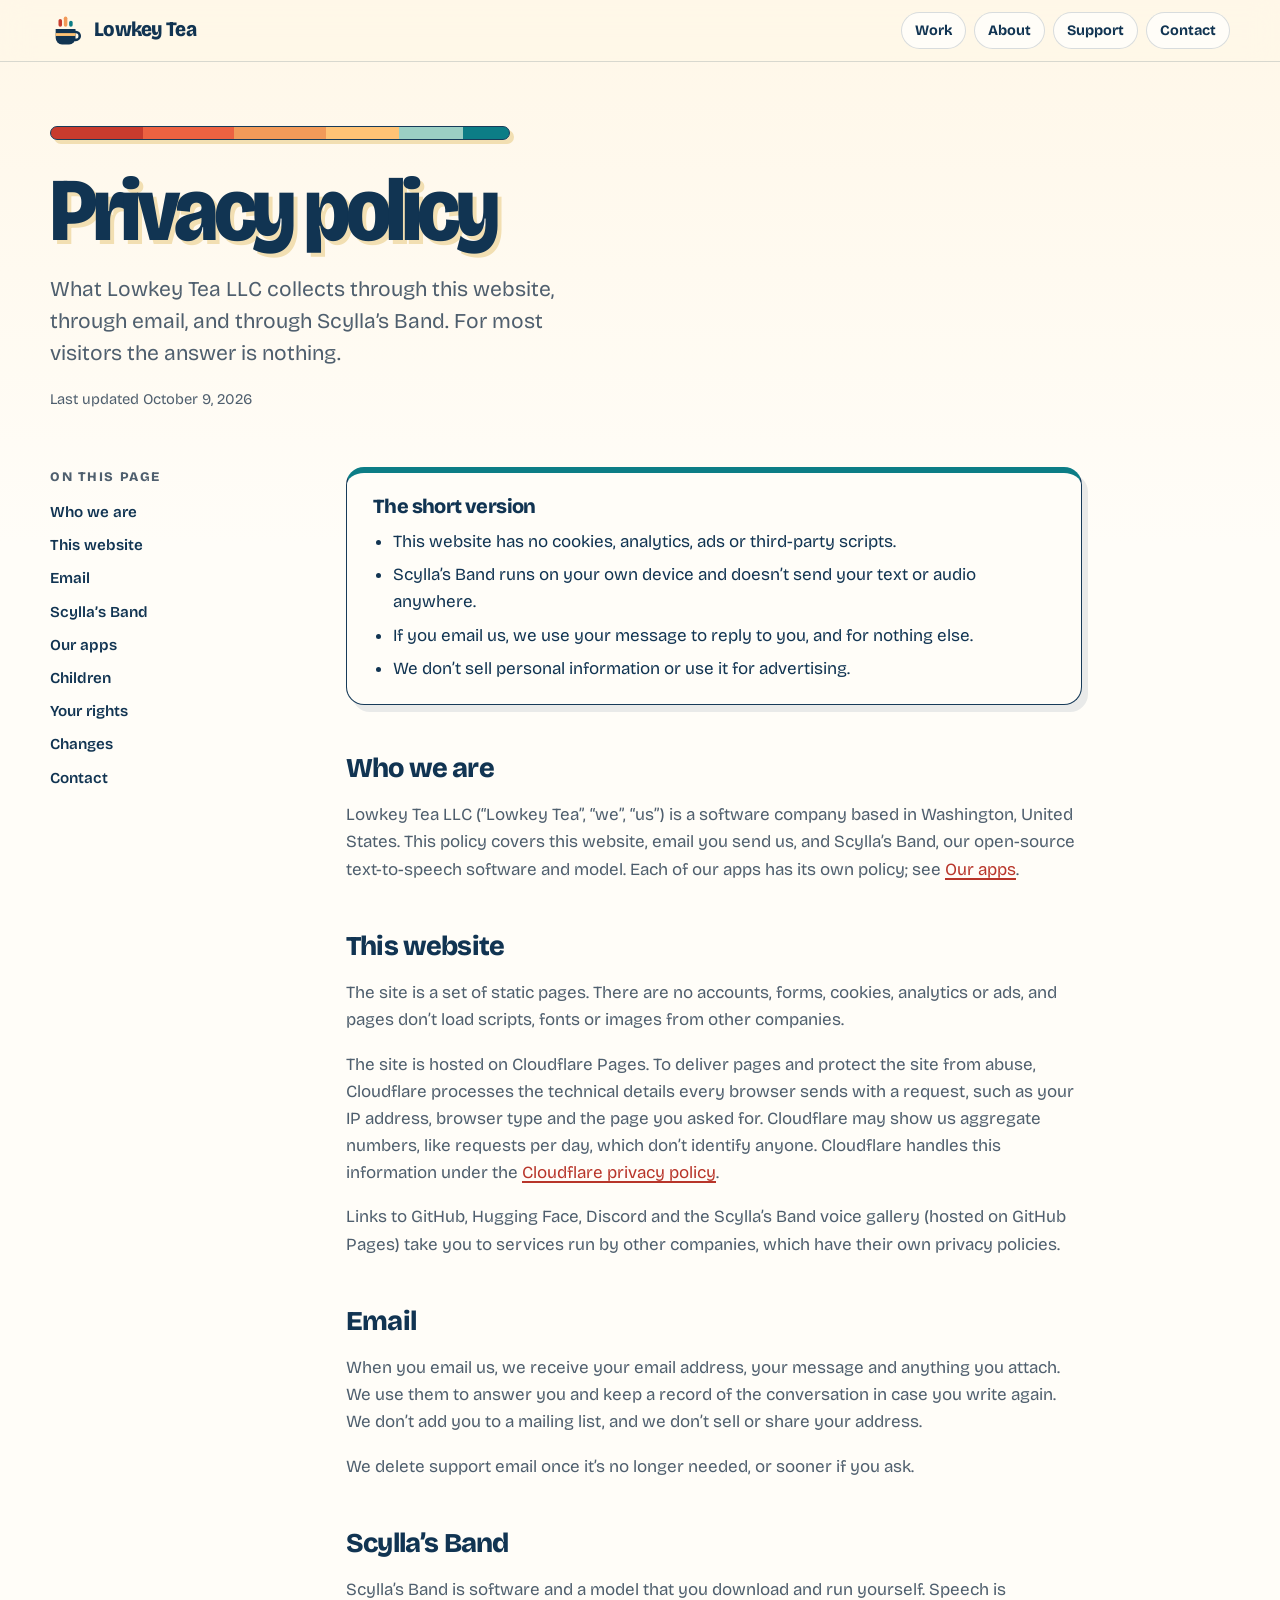
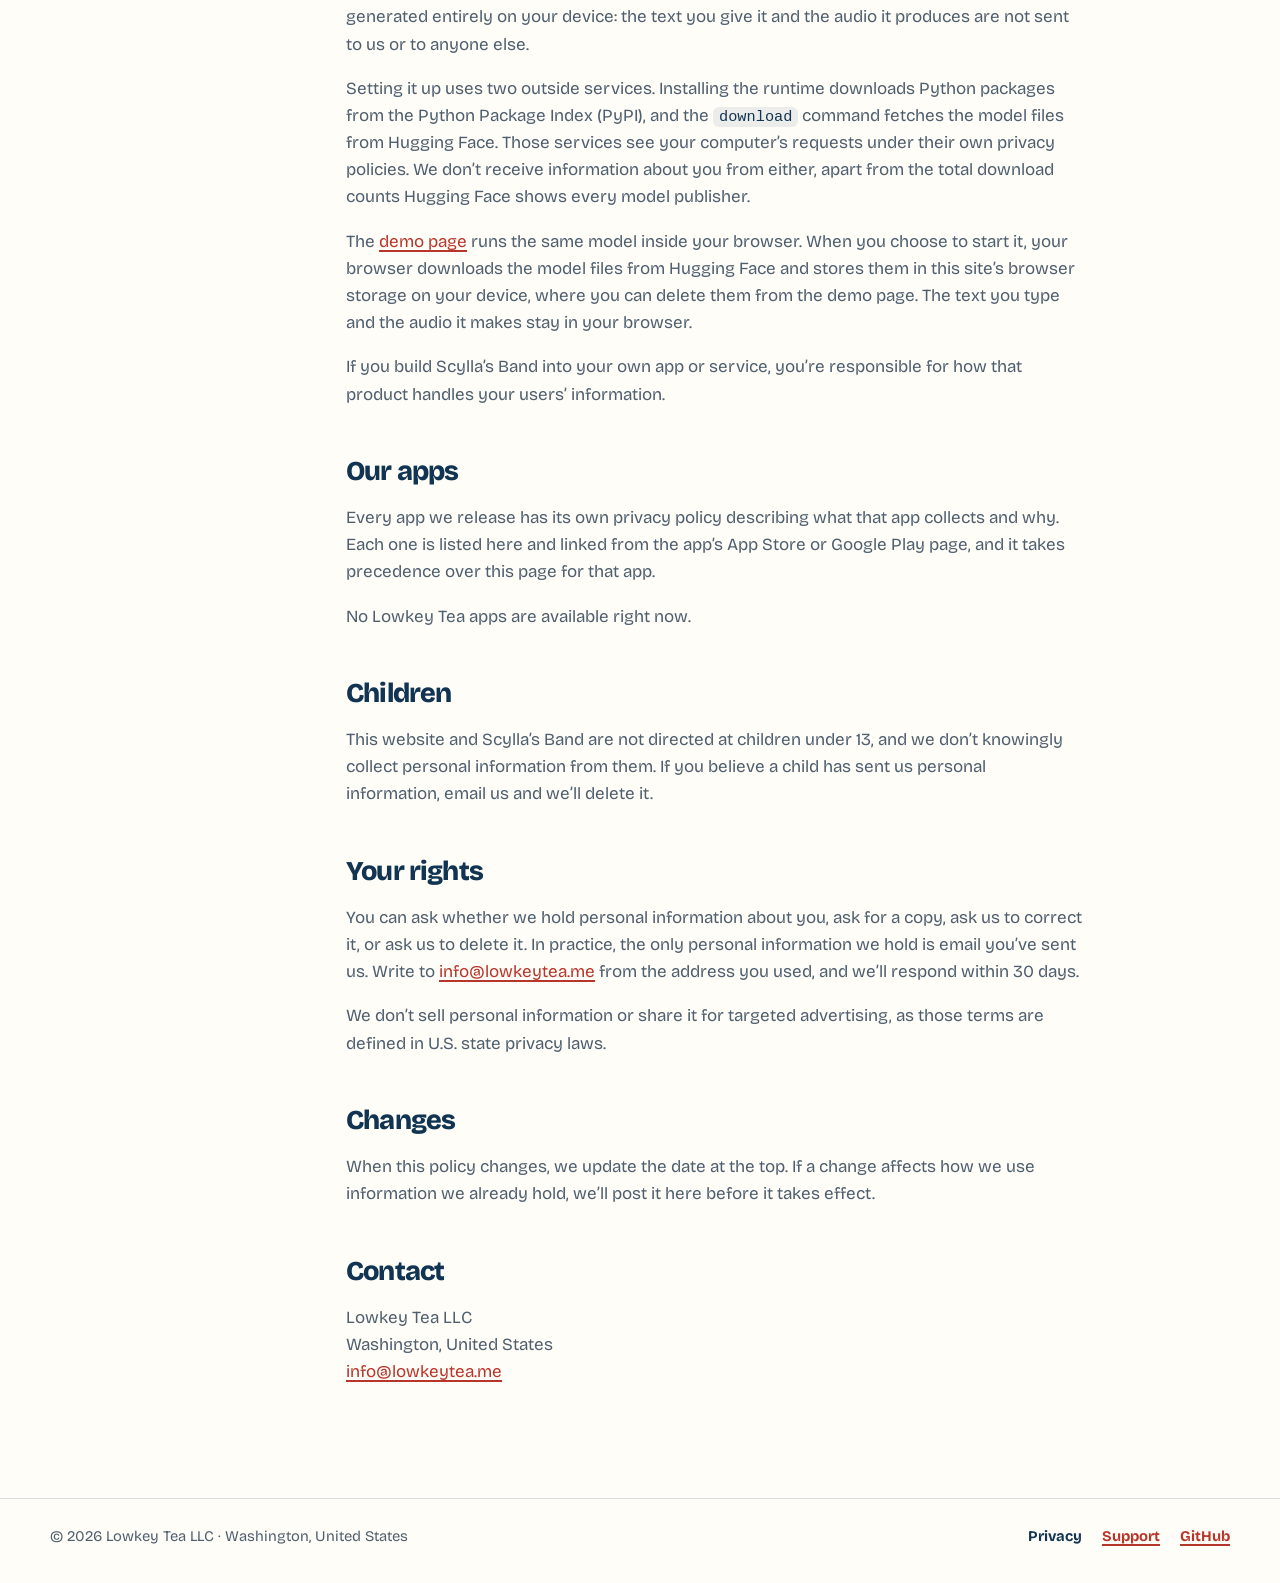
==== site/privacy/index.html @ ddd20973 "Lowkey Tea company site with Scylla's Band demo Static site for Cloudflare Pages (build output direc" ====
<!doctype html>
<html lang="en">
<head>
  <meta charset="utf-8">
  <meta name="viewport" content="width=device-width, initial-scale=1">
  <title>Privacy policy · Lowkey Tea LLC</title>
  <meta name="description" content="How Lowkey Tea LLC handles information on this website, in email, and in Scylla's Band.">
  <meta name="color-scheme" content="light dark">
  <meta name="theme-color" content="#fff7e8" media="(prefers-color-scheme: light)">
  <meta name="theme-color" content="#0c1f33" media="(prefers-color-scheme: dark)">
  <link rel="canonical" href="https://lowkeytea.dev/privacy/">
  <meta property="og:type" content="website">
  <meta property="og:site_name" content="Lowkey Tea LLC">
  <meta property="og:title" content="Privacy policy · Lowkey Tea LLC">
  <meta property="og:description" content="How Lowkey Tea LLC handles information on this website, in email, and in Scylla's Band.">
  <meta property="og:url" content="https://lowkeytea.dev/privacy/">
  <meta property="og:image" content="https://lowkeytea.dev/assets/og.png">
  <meta property="og:image:width" content="1200">
  <meta property="og:image:height" content="630">
  <meta property="og:image:alt" content="Lowkey Tea LLC wordmark and mug logo on a cream background">
  <meta name="twitter:card" content="summary_large_image">
  <link rel="icon" href="../favicon.svg" type="image/svg+xml">
  <link rel="preload" href="../assets/fonts/bricolage-latin.woff2" as="font" type="font/woff2" crossorigin>
  <link rel="stylesheet" href="../assets/site.css">
</head>
<body>
  <a class="skip" href="#main">Skip to content</a>

  <header class="site-header">
    <div class="shell header-row">
      <a class="brand" href="../" aria-label="Lowkey Tea, home">
        <svg class="brand-mark" viewBox="0 0 48 48" aria-hidden="true"><use href="#mark"/></svg>
        <span class="brand-name">Lowkey Tea</span>
      </a>
      <nav aria-label="Main">
        <a href="../#work">Work</a>
        <a href="../#about">About</a>
        <a href="../support/">Support</a>
        <a href="../#contact">Contact</a>
      </nav>
    </div>
  </header>

  <main id="main" class="doc shell" tabindex="-1">
    <div class="doc-head">
      <div class="stripe" aria-hidden="true"></div>
      <h1>Privacy policy</h1>
      <p class="lede">What Lowkey Tea LLC collects through this website, through email, and through Scylla&rsquo;s Band. For most visitors the answer is nothing.</p>
      <p class="updated">Last updated October 9, 2026</p>
    </div>

    <div class="doc-layout">
      <nav class="toc" aria-label="On this page">
        <p>On this page</p>
        <ol>
          <li><a href="#who">Who we are</a></li>
          <li><a href="#website">This website</a></li>
          <li><a href="#email">Email</a></li>
          <li><a href="#scyllasband">Scylla&rsquo;s Band</a></li>
          <li><a href="#apps">Our apps</a></li>
          <li><a href="#children">Children</a></li>
          <li><a href="#rights">Your rights</a></li>
          <li><a href="#changes">Changes</a></li>
          <li><a href="#contact">Contact</a></li>
        </ol>
      </nav>

      <article class="prose">
        <section class="summary" aria-labelledby="summary-title">
          <h2 id="summary-title">The short version</h2>
          <ul>
            <li>This website has no cookies, analytics, ads or third-party scripts.</li>
            <li>Scylla&rsquo;s Band runs on your own device and doesn&rsquo;t send your text or audio anywhere.</li>
            <li>If you email us, we use your message to reply to you, and for nothing else.</li>
            <li>We don&rsquo;t sell personal information or use it for advertising.</li>
          </ul>
        </section>

        <h2 id="who">Who we are</h2>
        <p>Lowkey Tea LLC (&ldquo;Lowkey Tea&rdquo;, &ldquo;we&rdquo;, &ldquo;us&rdquo;) is a software company based in Washington, United States. This policy covers this website, email you send us, and Scylla&rsquo;s Band, our open-source text-to-speech software and model. Each of our apps has its own policy; see <a href="#apps">Our apps</a>.</p>

        <h2 id="website">This website</h2>
        <p>The site is a set of static pages. There are no accounts, forms, cookies, analytics or ads, and pages don&rsquo;t load scripts, fonts or images from other companies.</p>
        <p>The site is hosted on Cloudflare Pages. To deliver pages and protect the site from abuse, Cloudflare processes the technical details every browser sends with a request, such as your IP address, browser type and the page you asked for. Cloudflare may show us aggregate numbers, like requests per day, which don&rsquo;t identify anyone. Cloudflare handles this information under the <a href="https://www.cloudflare.com/privacypolicy/">Cloudflare privacy policy</a>.</p>
        <p>Links to GitHub, Hugging Face, Discord and the Scylla&rsquo;s Band voice gallery (hosted on GitHub Pages) take you to services run by other companies, which have their own privacy policies.</p>

        <h2 id="email">Email</h2>
        <p>When you email us, we receive your email address, your message and anything you attach. We use them to answer you and keep a record of the conversation in case you write again. We don&rsquo;t add you to a mailing list, and we don&rsquo;t sell or share your address.</p>
        <p>We delete support email once it&rsquo;s no longer needed, or sooner if you ask.</p>

        <h2 id="scyllasband">Scylla&rsquo;s Band</h2>
        <p>Scylla&rsquo;s Band is software and a model that you download and run yourself. Speech is generated entirely on your device: the text you give it and the audio it produces are not sent to us or to anyone else.</p>
        <p>Setting it up uses two outside services. Installing the runtime downloads Python packages from the Python Package Index (PyPI), and the <code>download</code> command fetches the model files from Hugging Face. Those services see your computer&rsquo;s requests under their own privacy policies. We don&rsquo;t receive information about you from either, apart from the total download counts Hugging Face shows every model publisher.</p>
        <p>The <a href="../scyllasband/demo/">demo page</a> runs the same model inside your browser. When you choose to start it, your browser downloads the model files from Hugging Face and stores them in this site&rsquo;s browser storage on your device, where you can delete them from the demo page. The text you type and the audio it makes stay in your browser.</p>
        <p>If you build Scylla&rsquo;s Band into your own app or service, you&rsquo;re responsible for how that product handles your users&rsquo; information.</p>

        <h2 id="apps">Our apps</h2>
        <p>Every app we release has its own privacy policy describing what that app collects and why. Each one is listed here and linked from the app&rsquo;s App Store or Google Play page, and it takes precedence over this page for that app.</p>
        <p>No Lowkey Tea apps are available right now.</p>

        <h2 id="children">Children</h2>
        <p>This website and Scylla&rsquo;s Band are not directed at children under 13, and we don&rsquo;t knowingly collect personal information from them. If you believe a child has sent us personal information, email us and we&rsquo;ll delete it.</p>

        <h2 id="rights">Your rights</h2>
        <p>You can ask whether we hold personal information about you, ask for a copy, ask us to correct it, or ask us to delete it. In practice, the only personal information we hold is email you&rsquo;ve sent us. Write to <a href="mailto:info@lowkeytea.me">info@lowkeytea.me</a> from the address you used, and we&rsquo;ll respond within 30 days.</p>
        <p>We don&rsquo;t sell personal information or share it for targeted advertising, as those terms are defined in U.S. state privacy laws.</p>

        <h2 id="changes">Changes</h2>
        <p>When this policy changes, we update the date at the top. If a change affects how we use information we already hold, we&rsquo;ll post it here before it takes effect.</p>

        <h2 id="contact">Contact</h2>
        <p>Lowkey Tea LLC<br>Washington, United States<br><a href="mailto:info@lowkeytea.me">info@lowkeytea.me</a></p>
      </article>
    </div>
  </main>

  <footer class="site-footer">
    <div class="shell footer-row">
      <p>&copy; 2026 Lowkey Tea LLC &middot; Washington, United States</p>
      <nav aria-label="Footer">
        <a href="./" aria-current="page">Privacy</a>
        <a href="../support/">Support</a>
        <a href="https://github.com/lowkeytea">GitHub</a>
      </nav>
    </div>
  </footer>

  <svg class="sprite" aria-hidden="true">
    <symbol id="mark" viewBox="0 0 48 48">
      <rect x="12" y="7" width="5" height="11" rx="2.5" fill="#c83b2d"/>
      <rect x="19.5" y="3.5" width="5" height="14.5" rx="2.5" fill="#f29a59"/>
      <rect x="27" y="9.5" width="5" height="8.5" rx="2.5" fill="#0c7d86"/>
      <path d="M34 25.5h2.5a5.5 5.5 0 0 1 0 11H33" fill="none" stroke="currentColor" stroke-width="3.6" stroke-linecap="round"/>
      <path d="M8 21h28v13a9 9 0 0 1-9 9H17a9 9 0 0 1-9-9z" fill="currentColor"/>
      <rect x="8" y="27" width="28" height="4" fill="#ffc375"/>
    </symbol>
  </svg>
</body>
</html>
---- site/assets/site.css ----
/* Lowkey Tea LLC. Palette and shapes follow the Scylla's Band voice gallery. */

@font-face {
  font-family: "Bricolage Grotesque";
  font-style: normal;
  font-weight: 200 800;
  font-stretch: 75% 100%;
  font-display: swap;
  src: url("fonts/bricolage-vietnamese.woff2") format("woff2");
  unicode-range: U+0102-0103, U+0110-0111, U+0128-0129, U+0168-0169, U+01A0-01A1, U+01AF-01B0, U+0300-0301, U+0303-0304, U+0308-0309, U+0323, U+0329, U+1EA0-1EF9, U+20AB;
}
@font-face {
  font-family: "Bricolage Grotesque";
  font-style: normal;
  font-weight: 200 800;
  font-stretch: 75% 100%;
  font-display: swap;
  src: url("fonts/bricolage-latin-ext.woff2") format("woff2");
  unicode-range: U+0100-02BA, U+02BD-02C5, U+02C7-02CC, U+02CE-02D7, U+02DD-02FF, U+0304, U+0308, U+0329, U+1D00-1DBF, U+1E00-1E9F, U+1EF2-1EFF, U+2020, U+20A0-20AB, U+20AD-20C4, U+2113, U+2C60-2C7F, U+A720-A7FF;
}
@font-face {
  font-family: "Bricolage Grotesque";
  font-style: normal;
  font-weight: 200 800;
  font-stretch: 75% 100%;
  font-display: swap;
  src: url("fonts/bricolage-latin.woff2") format("woff2");
  unicode-range: U+0000-00FF, U+0131, U+0152-0153, U+02BB-02BC, U+02C6, U+02DA, U+02DC, U+0304, U+0308, U+0329, U+2000-206F, U+20AC, U+2122, U+2191, U+2193, U+2212, U+2215, U+FEFF, U+FFFD;
}

:root {
  color-scheme: light;

  /* Brand stripe: identical in both themes. */
  --red: #c83b2d;
  --coral: #ed6241;
  --orange: #f29a59;
  --apricot: #ffc375;
  --seafoam: #9bcfc3;
  --teal: #0c7d86;

  --ink: #113452;
  --muted: #4f5f6e;
  --paper: #fffdf8;
  --wash: #fff7e8;
  --card: #fffdf8;
  --cream: #f2dfb2;
  --line: #173b59;
  --line-soft: rgba(17, 52, 82, .16);
  --link: #b8352a;
  --link-hover: #0a6e76;
  --kicker: #0a6e76;
  --title-shadow: #f2dfb2;
  --shadow: 6px 7px 0 rgba(17, 52, 82, .09);
  --shadow-hard: 5px 5px 0 #113452;
  --bar: #ed6241;
  --bar-track: rgba(17, 52, 82, .08);
  --term-bg: #113452;
  --term-ink: #fff7e8;
  --term-muted: #9bcfc3;
  --art-fill: #fffdf8;
  --art-ink: #113452;
  --art-tea: #113452;
  --art-shadow: #f2dfb2;

  --font: "Bricolage Grotesque", ui-sans-serif, system-ui, -apple-system, BlinkMacSystemFont, "Segoe UI", sans-serif;
  --mono: ui-monospace, SFMono-Regular, Menlo, Consolas, monospace;
  --radius: 18px;
}

@media (prefers-color-scheme: dark) {
  :root {
    color-scheme: dark;
    --ink: #fff3dc;
    --muted: #b9c6d2;
    --paper: #0c1f33;
    --wash: #10283f;
    --card: #12304b;
    --cream: #2a4664;
    --line: #f2dfb2;
    --line-soft: rgba(242, 223, 178, .18);
    --link: #ff8f74;
    --link-hover: #7fd6cf;
    --kicker: #7fd6cf;
    --title-shadow: #c83b2d;
    --shadow: 6px 7px 0 rgba(0, 0, 0, .28);
    --shadow-hard: 5px 5px 0 #c83b2d;
    --bar: #ff8f74;
    --bar-track: rgba(242, 223, 178, .1);
    --term-bg: #081726;
    --term-ink: #fff3dc;
    --term-muted: #7fd6cf;
    --art-fill: #fff7e8;
    --art-ink: #f2dfb2;
    --art-tea: #113452;
    --art-shadow: #081726;
  }
}

* { box-sizing: border-box; }
[hidden] { display: none !important; }
html { scroll-behavior: smooth; -webkit-text-size-adjust: 100%; background: var(--paper); }
body {
  margin: 0;
  min-height: 100vh;
  color: var(--ink);
  background: linear-gradient(180deg, var(--wash) 0, var(--paper) 34rem) no-repeat, var(--paper);
  font: 400 17px/1.6 var(--font);
  font-optical-sizing: auto;
  text-rendering: optimizeLegibility;
}
img, svg { display: block; max-width: 100%; }
a { color: var(--link); text-decoration-thickness: 1.5px; text-underline-offset: .18em; }
a:hover { color: var(--link-hover); }
:focus-visible { outline: 3px solid var(--teal); outline-offset: 3px; border-radius: 6px; }
@media (prefers-color-scheme: dark) { :focus-visible { outline-color: var(--apricot); } }
::selection { background: var(--apricot); color: #113452; }

.sprite { position: absolute; width: 0; height: 0; overflow: hidden; }
.shell { width: min(1180px, calc(100% - 32px)); margin-inline: auto; }
.visually-hidden {
  position: absolute; width: 1px; height: 1px; margin: -1px; padding: 0; overflow: hidden;
  clip: rect(0 0 0 0); white-space: nowrap; border: 0;
}
.skip {
  position: absolute; left: 16px; top: -60px; z-index: 50; padding: 10px 14px;
  border: 1.5px solid var(--line); border-radius: 999px; background: var(--card); color: var(--ink);
  font-weight: 700; text-decoration: none;
}
.skip:focus { top: 12px; }
main:focus { outline: none; }

/* Header */
.site-header {
  position: sticky; top: 0; z-index: 20;
  background: color-mix(in srgb, var(--wash) 88%, transparent);
  border-bottom: 1px solid var(--line-soft);
  backdrop-filter: blur(14px);
  -webkit-backdrop-filter: blur(14px);
}
.header-row { display: flex; align-items: center; justify-content: space-between; gap: 16px; padding-block: 12px; }
.brand { display: inline-flex; align-items: center; gap: 10px; color: var(--ink); text-decoration: none; }
.brand:hover { color: var(--ink); }
.brand-mark { width: 34px; height: 34px; color: var(--ink); }
.brand-name { font-size: 1.28rem; font-weight: 800; letter-spacing: -.035em; font-stretch: 92%; }
.site-header nav { display: flex; flex-wrap: wrap; justify-content: flex-end; gap: 8px; }
.site-header nav a {
  padding: 6px 13px; border: 1.5px solid var(--line-soft); border-radius: 999px;
  color: var(--ink); background: var(--card); font-size: .9rem; font-weight: 700; text-decoration: none;
}
.site-header nav a:hover { border-color: var(--line); color: var(--link); }

/* Shared pieces */
.stripe {
  width: min(460px, 78vw); height: 14px; margin-bottom: 30px;
  border: 1.5px solid var(--line); border-radius: 999px;
  background: linear-gradient(90deg, var(--red) 0 20%, var(--coral) 20% 40%, var(--orange) 40% 60%,
    var(--apricot) 60% 76%, var(--seafoam) 76% 90%, var(--teal) 90% 100%);
  box-shadow: 4px 4px 0 var(--title-shadow);
}
.eyebrow {
  margin: 0 0 14px; color: var(--link); font-size: .9rem; font-weight: 800;
  letter-spacing: .14em; text-transform: uppercase;
}
.button {
  display: inline-flex; align-items: center; gap: .5em; padding: 12px 20px;
  border: 1.5px solid var(--line); border-radius: 999px;
  background: var(--ink); color: var(--paper);
  font-weight: 800; text-decoration: none; box-shadow: var(--shadow-hard);
  transition: transform .15s ease, box-shadow .15s ease;
}
@media (prefers-color-scheme: light) { .button { box-shadow: 5px 5px 0 var(--apricot); } }
.button:hover { color: var(--paper); transform: translate(-2px, -2px); box-shadow: 7px 7px 0 var(--apricot); }
@media (prefers-color-scheme: dark) { .button:hover { box-shadow: 7px 7px 0 var(--red); } }
.button:active { transform: translate(2px, 2px); box-shadow: 2px 2px 0 var(--apricot); }
.text-link { font-weight: 800; }

h1, h2, h3 { text-wrap: balance; }
.section-head { margin: 0 0 28px; }
.section-head h2 {
  display: inline-block; margin: 0; border-bottom: 6px solid var(--apricot);
  font-size: clamp(2.2rem, 5vw, 3.6rem); font-weight: 800; line-height: 1.05; letter-spacing: -.04em;
}
.section-head p { max-width: 640px; margin: 12px 0 0; color: var(--muted); font-size: 1.08rem; }

/* Hero */
.hero {
  display: grid; grid-template-columns: minmax(0, 1.15fr) minmax(0, .85fr); align-items: center; gap: 40px;
  padding: 72px 0 84px;
}
.hero h1 {
  margin: 0; font-size: clamp(4rem, 13vw, 9.6rem); font-weight: 800; font-stretch: 88%;
  line-height: .84; letter-spacing: -.055em; text-shadow: 4px 4px 0 var(--title-shadow);
}
.lede { max-width: 34rem; margin: 30px 0 0; color: var(--muted); font-size: clamp(1.1rem, 2vw, 1.32rem); line-height: 1.5; }
.actions { display: flex; flex-wrap: wrap; align-items: center; gap: 14px 24px; margin-top: 32px; }

.hero-art { margin: 0; justify-self: center; width: min(100%, 440px); }
.hero-art svg { width: 100%; height: auto; overflow: visible; }
.art-shadow { fill: var(--art-shadow); stroke: var(--art-shadow); }
.art-saucer { fill: var(--art-fill); stroke: var(--art-ink); stroke-width: 3.5; }
.art-handle-outer { fill: none; stroke: var(--art-ink); stroke-width: 24; stroke-linecap: round; }
.art-handle-inner { fill: none; stroke: var(--art-fill); stroke-width: 15; stroke-linecap: round; }
.art-body { fill: var(--art-fill); }
.art-line { fill: none; stroke: var(--art-ink); stroke-width: 3.5; }
.art-outline { fill: none; stroke: var(--art-ink); stroke-width: 4; }
.art-rim { fill: var(--art-tea); stroke: var(--art-ink); stroke-width: 4; }
.steam rect { stroke: var(--art-ink); stroke-width: 3.5; transform-box: fill-box; transform-origin: 50% 100%; }

@media (prefers-reduced-motion: no-preference) {
  .steam rect { animation: steam 2.8s ease-in-out infinite alternate; }
  .steam rect:nth-child(2) { animation-delay: -.55s; }
  .steam rect:nth-child(3) { animation-delay: -1.1s; }
  .steam rect:nth-child(4) { animation-delay: -1.65s; }
  .steam rect:nth-child(5) { animation-delay: -2.2s; }
  @keyframes steam { from { transform: scaleY(.62); } to { transform: scaleY(1); } }
}

/* Work */
.work { padding: 24px 0 56px; scroll-margin-top: 80px; }
.feature {
  display: grid; grid-template-columns: minmax(0, 1fr) minmax(0, 1fr); gap: 36px 48px;
  padding: clamp(24px, 4vw, 44px);
  border: 1.5px solid var(--line); border-top: 8px solid var(--red); border-radius: var(--radius);
  background: var(--card); box-shadow: var(--shadow);
}
.kicker { margin: 0 0 8px; color: var(--kicker); font-size: .88rem; font-weight: 800; letter-spacing: .1em; text-transform: uppercase; }
.feature h3 {
  margin: 0; font-size: clamp(2.6rem, 6vw, 4.6rem); font-weight: 800; font-stretch: 90%;
  line-height: .95; letter-spacing: -.05em; text-shadow: 3px 3px 0 var(--title-shadow);
}
.feature-lede { margin: 18px 0 0; font-size: 1.25rem; font-weight: 600; line-height: 1.45; }
.feature-main > p:not(.kicker):not(.feature-lede) { color: var(--muted); }
.chips { display: flex; flex-wrap: wrap; gap: 10px; margin: 24px 0 0; padding: 0; list-style: none; }
.chips li {
  padding: 6px 13px; border: 1.5px solid var(--line); border-radius: 999px;
  background: var(--paper); font-size: .95rem;
}
.chips strong { color: var(--link); font-variant-numeric: tabular-nums; }
.feature-links { display: grid; justify-items: start; gap: 18px; margin-top: 28px; }
.link-row { display: flex; flex-wrap: wrap; gap: 6px 20px; margin: 0; font-weight: 800; }
.platforms .size { margin-left: 4px; color: var(--muted); font-size: .8rem; font-weight: 600; font-variant-numeric: tabular-nums; }

.feature-side { display: grid; gap: 24px; align-content: start; }
.speed { margin: 0; }
.speed figcaption { display: grid; gap: 2px; margin-bottom: 14px; }
.speed-title { font-weight: 800; font-size: 1.05rem; }
.speed-note, .speed-source { color: var(--muted); font-size: .86rem; }
.speed-source { margin: 10px 0 0; }
.speed-list { margin: 0; padding: 0; list-style: none; }
.speed-list li {
  display: grid; grid-template-columns: minmax(0, 1fr) auto; grid-template-areas: "device num" "bundle num" "bar bar";
  column-gap: 12px; padding: 10px 0; border-top: 1px solid var(--line-soft);
}
.speed-list li::after {
  content: ""; grid-area: bar; height: 10px; margin-top: 8px; border-radius: 4px;
  background: linear-gradient(var(--bar), var(--bar)) 0 0 / max(6px, calc(var(--v) / 220 * 100%)) 100% no-repeat, var(--bar-track);
}
.speed-list li:nth-child(1) { --v: 220; }
.speed-list li:nth-child(2) { --v: 92; }
.speed-list li:nth-child(3) { --v: 34; }
.speed-list li:nth-child(4) { --v: 27; }
.speed-list .device { grid-area: device; font-weight: 700; font-size: .98rem; }
.speed-list .bundle { grid-area: bundle; color: var(--muted); font-size: .88rem; }
.speed-list .num {
  grid-area: num; align-self: center; font-size: 1.5rem; font-weight: 800; letter-spacing: -.03em;
  font-variant-numeric: tabular-nums;
}

.terminal {
  overflow: hidden; border: 1.5px solid var(--line); border-radius: 14px;
  background: var(--term-bg); color: var(--term-ink); box-shadow: 5px 5px 0 var(--apricot);
}
@media (prefers-color-scheme: dark) { .terminal { box-shadow: 5px 5px 0 var(--red); } }
.terminal-bar { display: flex; gap: 6px; padding: 10px 14px; border-bottom: 1px solid rgba(255, 247, 232, .14); }
.terminal-bar span { width: 10px; height: 10px; border-radius: 50%; background: var(--coral); }
.terminal-bar span:nth-child(2) { background: var(--apricot); }
.terminal-bar span:nth-child(3) { background: var(--seafoam); }
.terminal pre { margin: 0; padding: 16px 18px 18px; overflow-x: auto; font: 500 .84rem/1.7 var(--mono); }
.terminal .prompt { color: var(--term-muted); user-select: none; }

.platforms {
  grid-column: 1 / -1; display: grid; grid-template-columns: repeat(4, minmax(0, 1fr)); gap: 14px; margin: 0;
}
.platforms div {
  padding: 16px 18px; border: 1.5px solid var(--line-soft); border-radius: 14px; background: var(--paper);
  border-top: 5px solid var(--orange);
}
.platforms div:nth-child(2) { border-top-color: var(--teal); }
.platforms div:nth-child(3) { border-top-color: var(--seafoam); }
.platforms div:nth-child(4) { border-top-color: var(--apricot); }
.platforms dt { font-weight: 800; font-size: 1.05rem; }
.platforms dd { margin: 4px 0 0; color: var(--muted); font-size: .92rem; line-height: 1.45; }
.feature-foot {
  grid-column: 1 / -1; margin: 0; padding-top: 22px; border-top: 1px solid var(--line-soft);
  color: var(--muted); font-size: .95rem;
}

/* About */
.about { padding: 56px 0; scroll-margin-top: 80px; }
.about-grid { display: grid; grid-template-columns: minmax(0, 1.1fr) minmax(0, .9fr); gap: 48px; align-items: start; }
.about-lede { margin: 0 0 18px; font-size: clamp(1.4rem, 2.6vw, 1.9rem); font-weight: 700; line-height: 1.25; letter-spacing: -.02em; }
.about-copy p:not(.about-lede) { max-width: 38rem; color: var(--muted); font-size: 1.06rem; }
.facts {
  margin: 0; padding: 8px 24px; border: 1.5px solid var(--line); border-top: 6px solid var(--teal);
  border-radius: var(--radius); background: var(--card); box-shadow: var(--shadow);
}
.facts div { display: grid; grid-template-columns: 7.5rem minmax(0, 1fr); gap: 12px; padding: 13px 0; }
.facts div + div { border-top: 1px solid var(--line-soft); }
.facts dt { color: var(--muted); font-size: .88rem; font-weight: 700; letter-spacing: .04em; text-transform: uppercase; padding-top: 2px; }
.facts dd { margin: 0; font-weight: 600; overflow-wrap: anywhere; }

/* Contact */
.contact { padding: 40px 0 88px; scroll-margin-top: 80px; }
.contact-card {
  display: grid; grid-template-columns: minmax(0, 1fr) auto; align-items: center; gap: 28px 48px;
  padding: clamp(24px, 4vw, 44px);
  border: 1.5px solid var(--line); border-radius: var(--radius);
  background:
    linear-gradient(90deg, var(--red) 0 20%, var(--coral) 20% 40%, var(--orange) 40% 60%,
      var(--apricot) 60% 76%, var(--seafoam) 76% 90%, var(--teal) 90% 100%) top / 100% 8px no-repeat,
    var(--wash);
  box-shadow: var(--shadow);
}
.contact-card h2 { margin: 0 0 8px; font-size: clamp(2rem, 4vw, 3rem); font-weight: 800; letter-spacing: -.04em; line-height: 1.05; }
.contact-card p { max-width: 36rem; margin: 0; color: var(--muted); }
.email {
  padding: 14px 24px; border: 1.5px solid var(--line); border-radius: 999px;
  background: var(--card); color: var(--ink);
  font-size: clamp(1.15rem, 2.4vw, 1.6rem); font-weight: 800; letter-spacing: -.02em; text-decoration: none;
  box-shadow: var(--shadow-hard); transition: transform .15s ease, box-shadow .15s ease;
}
.email:hover { color: var(--link); transform: translate(-2px, -2px); box-shadow: 7px 7px 0 var(--ink); }
@media (prefers-color-scheme: dark) { .email:hover { box-shadow: 7px 7px 0 var(--red); } }

/* Footer */
.site-footer { border-top: 1px solid var(--line-soft); }
.footer-row { display: flex; flex-wrap: wrap; align-items: center; justify-content: space-between; gap: 12px 24px; padding-block: 26px 34px; }
.footer-row p { margin: 0; color: var(--muted); font-size: .92rem; }
.footer-row nav { display: flex; flex-wrap: wrap; gap: 8px 20px; }
.footer-row nav a { font-size: .92rem; font-weight: 700; }

/* Document pages: privacy, support, 404 */
.doc { padding: 64px 0 96px; }
.doc-head { max-width: 48rem; }
.doc-head h1 {
  margin: 0; font-size: clamp(3rem, 8vw, 5.6rem); font-weight: 800; font-stretch: 90%;
  line-height: .92; letter-spacing: -.05em; text-shadow: 4px 4px 0 var(--title-shadow);
}
.doc-head .lede { margin-top: 22px; }
.updated { margin: 18px 0 0; color: var(--muted); font-size: .92rem; }
.doc-layout { display: grid; grid-template-columns: 15rem minmax(0, 46rem); gap: 56px; margin-top: 56px; align-items: start; }
.toc { position: sticky; top: 88px; }
.toc p { margin: 0 0 10px; color: var(--muted); font-size: .82rem; font-weight: 800; letter-spacing: .12em; text-transform: uppercase; }
.toc ol { margin: 0; padding: 0; list-style: none; display: grid; gap: 6px; }
.toc a { color: var(--ink); font-weight: 600; font-size: .95rem; text-decoration: none; }
.toc a:hover { color: var(--link); text-decoration: underline; }
.prose h2 {
  margin: 48px 0 12px; font-size: 1.7rem; font-weight: 800; letter-spacing: -.03em; line-height: 1.15;
  scroll-margin-top: 88px;
}
.prose h2:first-child { margin-top: 0; }
.prose h3 { margin: 28px 0 8px; font-size: 1.15rem; font-weight: 800; }
.prose p, .prose li { color: var(--muted); }
.prose strong { color: var(--ink); }
.prose ul { padding-left: 1.2em; }
.prose li + li { margin-top: 6px; }
.summary {
  margin: 0 0 40px; padding: 22px 26px; border: 1.5px solid var(--line); border-top: 6px solid var(--teal);
  border-radius: var(--radius); background: var(--card); box-shadow: var(--shadow);
}
.summary h2 { margin: 0 0 10px; font-size: 1.25rem; }
.summary ul { margin: 0; }
.summary li { color: var(--ink); }
.cards { display: grid; grid-template-columns: repeat(2, minmax(0, 1fr)); gap: 18px; margin-top: 48px; }
.card {
  padding: 24px 26px; border: 1.5px solid var(--line); border-top: 6px solid var(--red);
  border-radius: var(--radius); background: var(--card); box-shadow: var(--shadow);
}
.card:nth-child(2) { border-top-color: var(--orange); }
.card:nth-child(3) { border-top-color: var(--teal); }
.card:nth-child(4) { border-top-color: var(--seafoam); }
.card h2 { margin: 0 0 8px; font-size: 1.4rem; font-weight: 800; letter-spacing: -.02em; }
.card p { margin: 0; color: var(--muted); }
.card p + p { margin-top: 10px; }
.card ul { margin: 10px 0 0; padding-left: 1.2em; color: var(--muted); }

/* Responsive */
@media (max-width: 980px) {
  .hero { grid-template-columns: 1fr; padding: 52px 0 64px; gap: 28px; }
  .hero-art { width: min(78%, 380px); justify-self: start; order: -1; }
  .feature { grid-template-columns: 1fr; }
  .platforms { grid-template-columns: repeat(2, minmax(0, 1fr)); }
  .about-grid { grid-template-columns: 1fr; gap: 32px; }
  .doc-layout { grid-template-columns: 1fr; gap: 32px; }
  .toc { position: static; padding: 18px 20px; border: 1.5px solid var(--line-soft); border-radius: 14px; background: var(--card); }
  .toc ol { grid-template-columns: repeat(2, minmax(0, 1fr)); gap: 6px 16px; }
}
@media (max-width: 720px) {
  body { font-size: 16px; }
  .header-row { flex-direction: column; align-items: flex-start; gap: 10px; }
  .site-header { position: static; }
  .site-header nav { justify-content: flex-start; }
  .hero-art { width: min(64%, 300px); }
  .contact-card { grid-template-columns: 1fr; }
  .email { justify-self: start; }
  .cards { grid-template-columns: 1fr; }
  .work, .about, .contact { scroll-margin-top: 16px; }
  .toc { position: static; }
}
@media (max-width: 480px) {
  .platforms { grid-template-columns: 1fr; }
  .facts { padding: 4px 18px; }
  .facts div { grid-template-columns: 1fr; gap: 2px; }
  .email { font-size: 1.05rem; padding: 12px 18px; }
}

@media (prefers-reduced-motion: reduce) {
  html { scroll-behavior: auto; }
  .button, .email { transition: none; }
}

@media print {
  .site-header nav, .skip, .hero-art, .stripe { display: none; }
  body { background: #fff; color: #000; }
  .feature, .facts, .contact-card, .summary, .card { box-shadow: none; }
}

.prose code { padding: 1px 6px; border-radius: 6px; background: var(--bar-track); color: var(--ink); font: 500 .9em var(--mono); }
.site-header nav a[aria-current="page"] { border-color: var(--line); background: var(--wash); }
.footer-row nav a[aria-current="page"] { color: var(--ink); text-decoration: none; }

.table-wrap { overflow-x: auto; margin: 16px 0; border: 1.5px solid var(--line); border-radius: 14px; background: var(--card); }
.prose table { width: 100%; min-width: 34rem; border-collapse: collapse; font-size: .95rem; }
.prose th, .prose td { padding: 12px 14px; text-align: left; vertical-align: top; }
.prose thead th { color: var(--ink); font-size: .82rem; font-weight: 800; letter-spacing: .06em; text-transform: uppercase; border-bottom: 1.5px solid var(--line); }
.prose tbody td { color: var(--muted); }
.prose tbody tr + tr td { border-top: 1px solid var(--line-soft); }
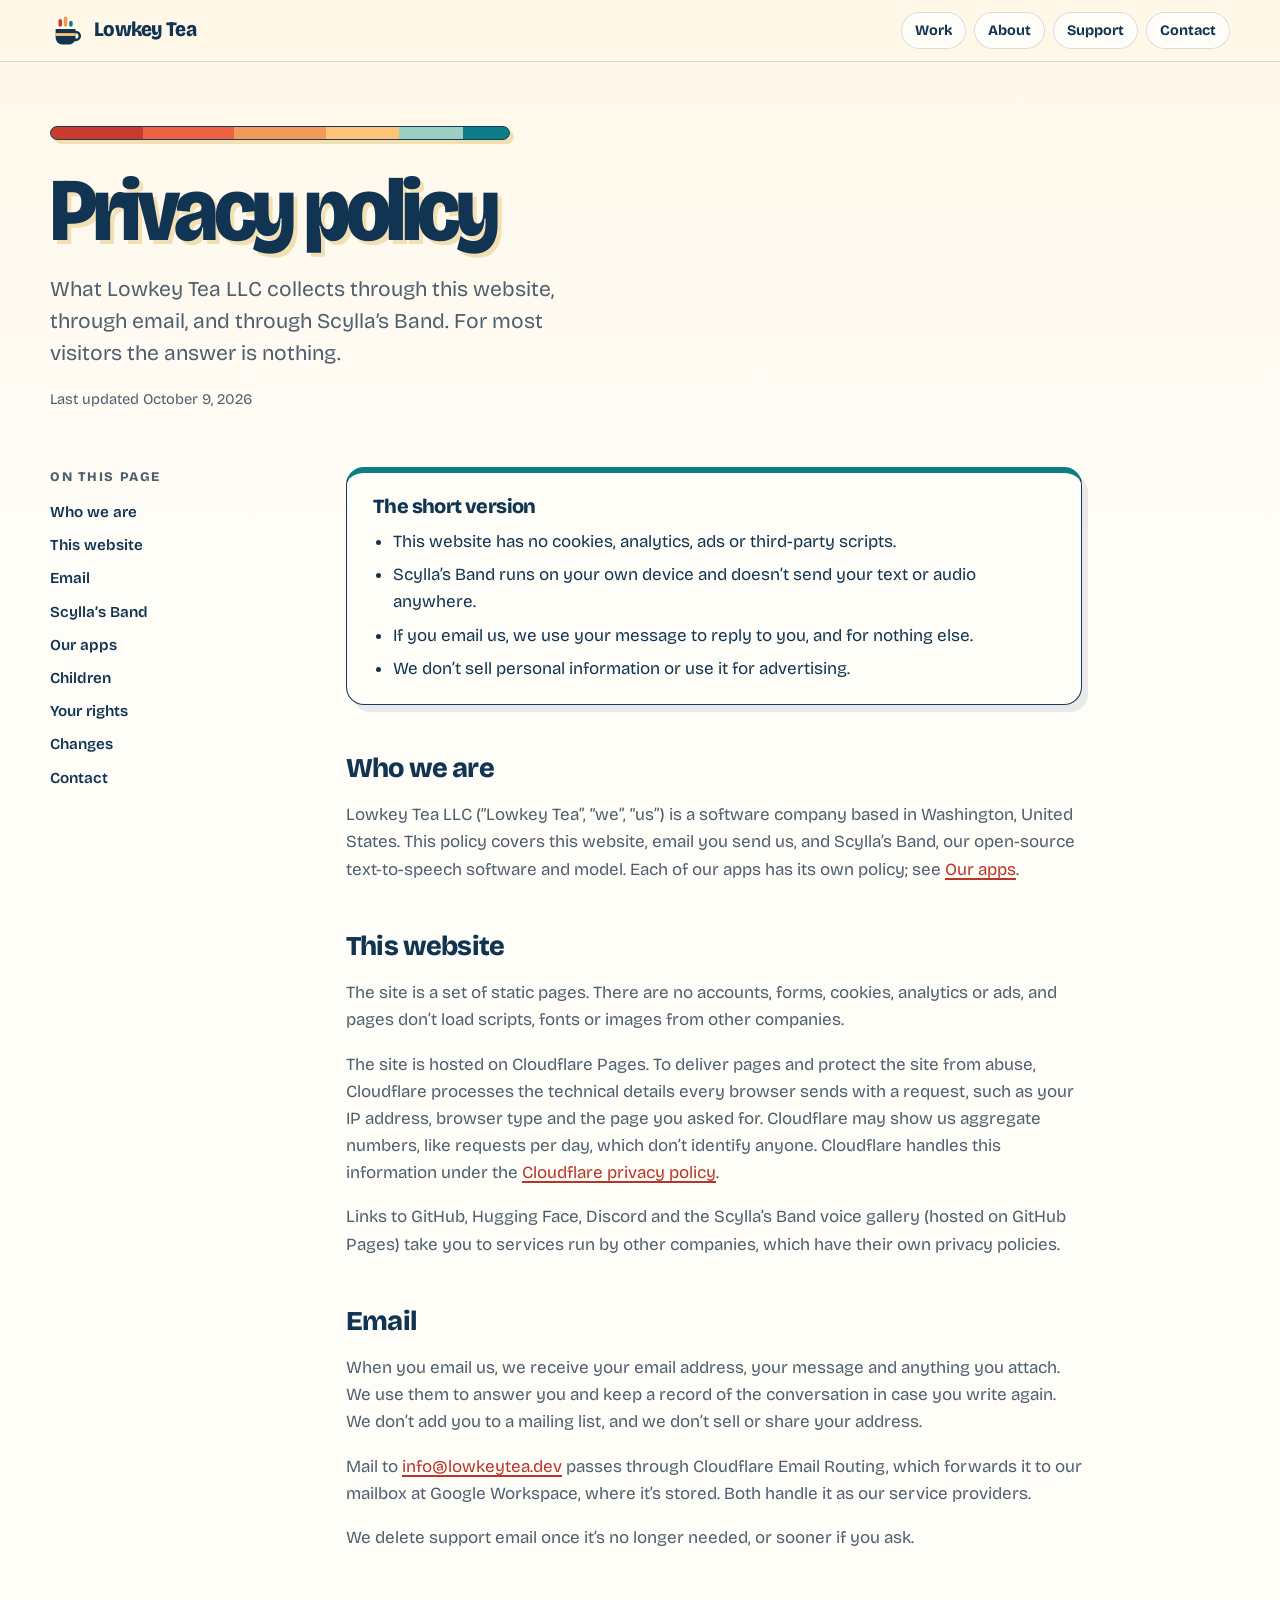
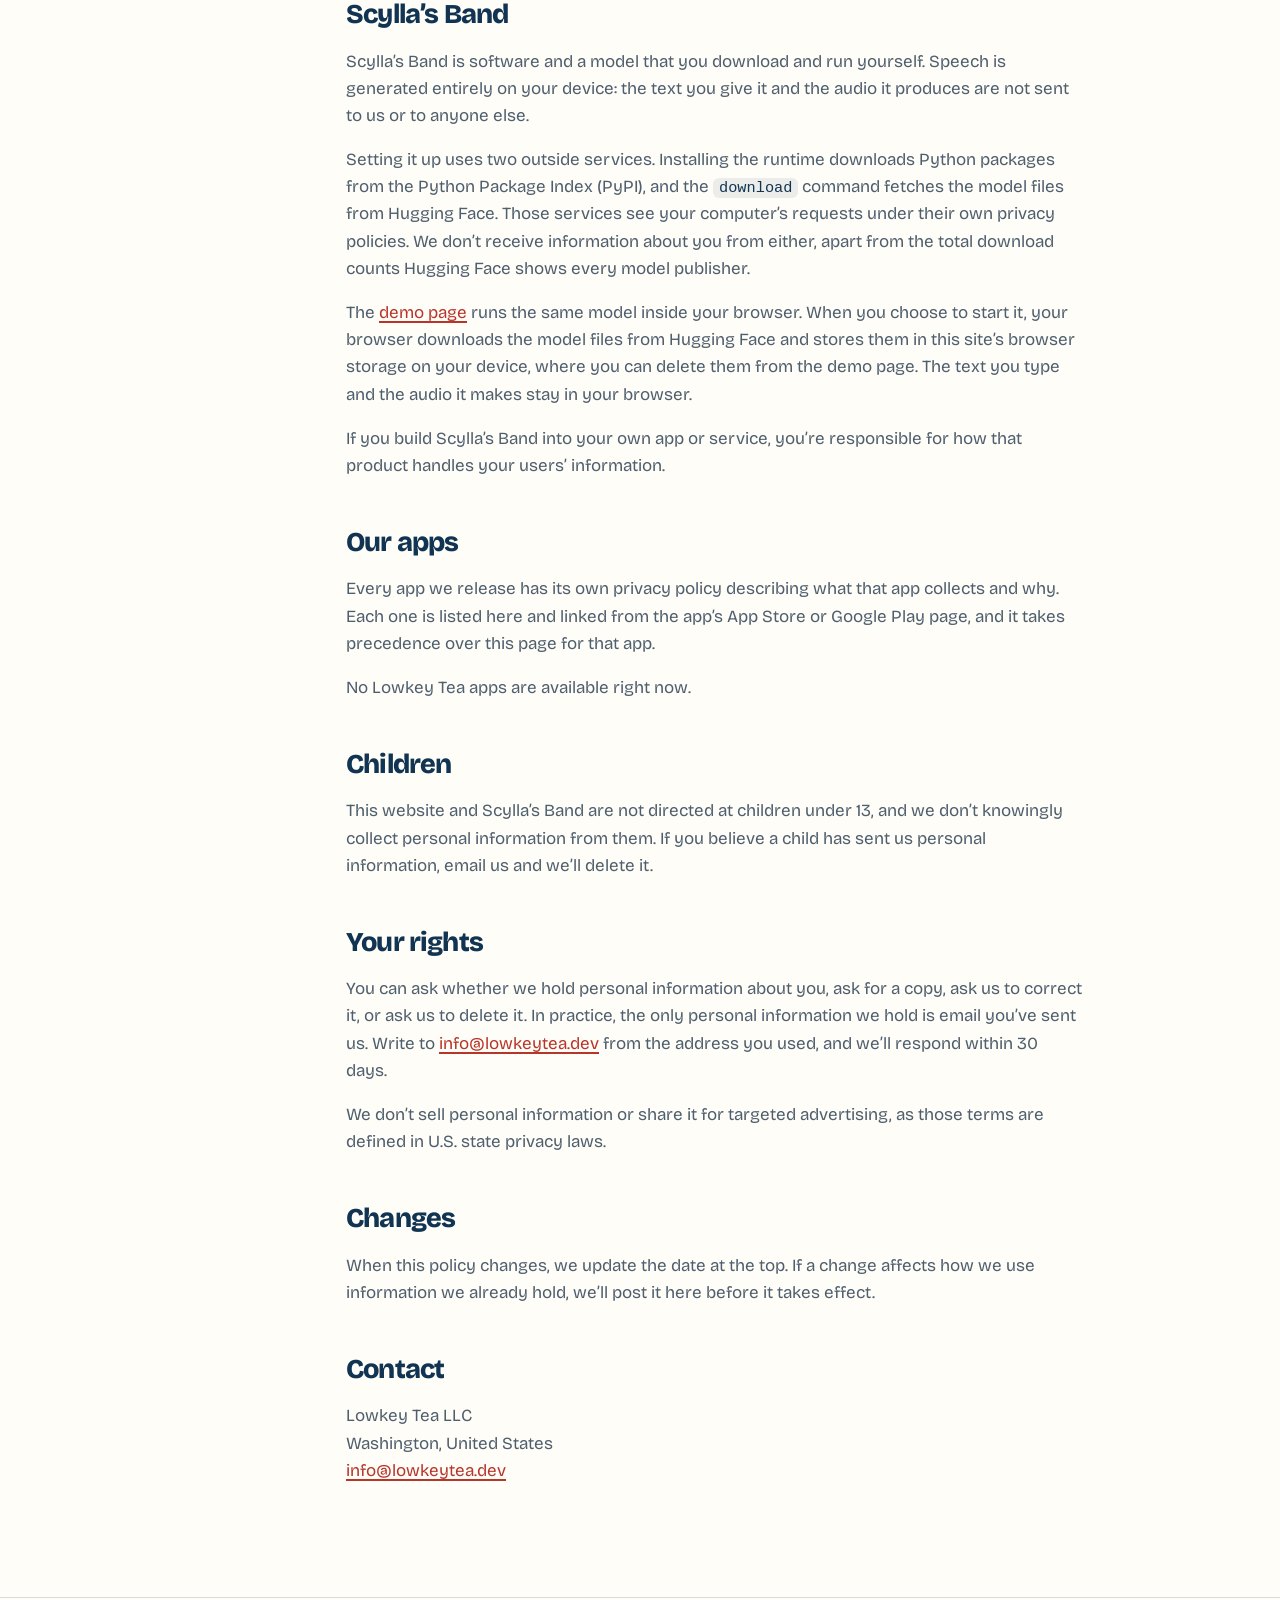
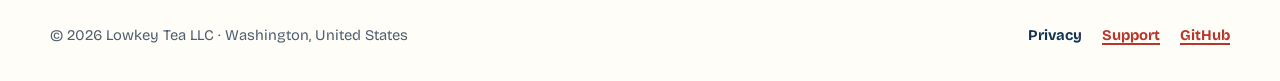
==== commit 159c46e9: "Use info@lowkeytea.dev as the contact address Co-Authored-By: Claude Opus 5.5 <noreply@anthropic.com" ====
--- a/site/privacy/index.html
+++ b/site/privacy/index.html
@@ -86,6 +86,7 @@
 
         <h2 id="email">Email</h2>
         <p>When you email us, we receive your email address, your message and anything you attach. We use them to answer you and keep a record of the conversation in case you write again. We don&rsquo;t add you to a mailing list, and we don&rsquo;t sell or share your address.</p>
+        <p>Mail to <a href="mailto:info@lowkeytea.dev">info@lowkeytea.dev</a> passes through Cloudflare Email Routing, which forwards it to our mailbox at Google Workspace, where it&rsquo;s stored. Both handle it as our service providers.</p>
         <p>We delete support email once it&rsquo;s no longer needed, or sooner if you ask.</p>
 
         <h2 id="scyllasband">Scylla&rsquo;s Band</h2>
@@ -102,14 +103,14 @@
         <p>This website and Scylla&rsquo;s Band are not directed at children under 13, and we don&rsquo;t knowingly collect personal information from them. If you believe a child has sent us personal information, email us and we&rsquo;ll delete it.</p>
 
         <h2 id="rights">Your rights</h2>
-        <p>You can ask whether we hold personal information about you, ask for a copy, ask us to correct it, or ask us to delete it. In practice, the only personal information we hold is email you&rsquo;ve sent us. Write to <a href="mailto:info@lowkeytea.me">info@lowkeytea.me</a> from the address you used, and we&rsquo;ll respond within 30 days.</p>
+        <p>You can ask whether we hold personal information about you, ask for a copy, ask us to correct it, or ask us to delete it. In practice, the only personal information we hold is email you&rsquo;ve sent us. Write to <a href="mailto:info@lowkeytea.dev">info@lowkeytea.dev</a> from the address you used, and we&rsquo;ll respond within 30 days.</p>
         <p>We don&rsquo;t sell personal information or share it for targeted advertising, as those terms are defined in U.S. state privacy laws.</p>
 
         <h2 id="changes">Changes</h2>
         <p>When this policy changes, we update the date at the top. If a change affects how we use information we already hold, we&rsquo;ll post it here before it takes effect.</p>
 
         <h2 id="contact">Contact</h2>
-        <p>Lowkey Tea LLC<br>Washington, United States<br><a href="mailto:info@lowkeytea.me">info@lowkeytea.me</a></p>
+        <p>Lowkey Tea LLC<br>Washington, United States<br><a href="mailto:info@lowkeytea.dev">info@lowkeytea.dev</a></p>
       </article>
     </div>
   </main>
